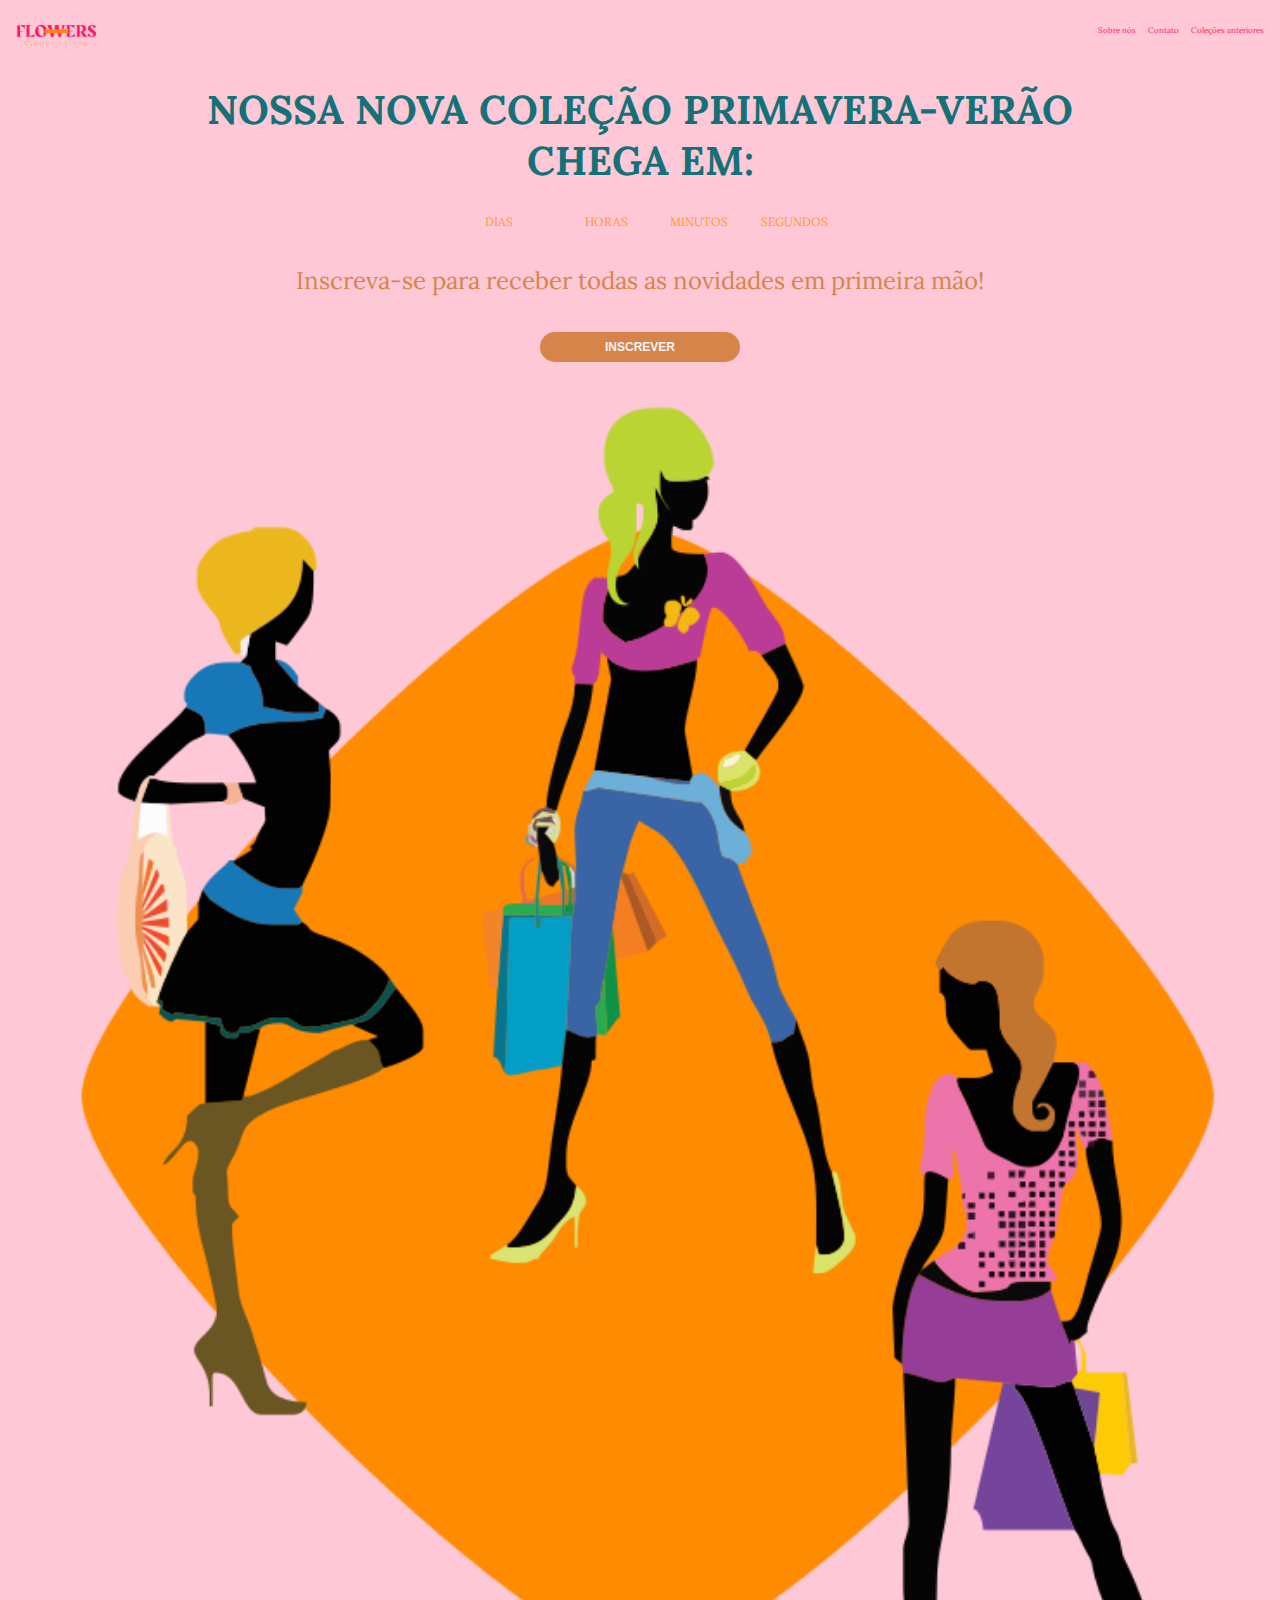
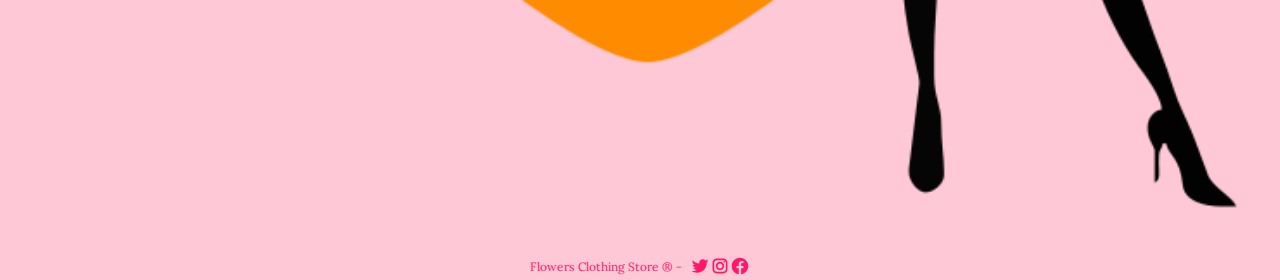
==== index.html @ ca93f5be "finalização de estilo e teste" ====
<!DOCTYPE html>
<html lang="pt-br">
<head>
    <meta charset="UTF-8">
    <meta http-equiv="X-UA-Compatible" content="IE=edge">
    <meta name="viewport" content="width=device-width, initial-scale=1.0">
    <title>Nova Coleção | Contagem Regressiva</title>

    <!-- CSS -->
    <link rel="stylesheet" href="assets/style/style.css">
</head> 
<body>
    <header>
        <img src="assets/img/logo-removebg-preview.png" alt="flowers-logo">
        <div>
            <a href="#">Sobre nós</a>
            <a href="#">Contato</a>
            <a href="#">Coleções anteriores</a>
        </div>
    </header>
    <main>
        <div class="container">
                <h1>Nossa nova coleção Primavera-Verão chega em:</h2>
                <div class="timer-container">
                    <div class="timer days-timer">
                        <span id="days"></span>
                        <p>DIAS</p>
                    </div>
                    <div class="timer">
                        <span id="hours"></span>
                        <p>HORAS</p>
                    </div>
                    <div class="timer">
                        <span id="minutes"></span>
                        <p>MINUTOS</p>
                    </div>
                    <div class="timer">
                        <span id="seconds"></span>
                        <p>SEGUNDOS</p>
                    </div>  
                </div>
                <p>Inscreva-se para receber todas as novidades em primeira mão!</p>
                <button id="btn">Inscrever</button>
        </div>
        <img src="assets/img/img-orange-bckg.png" alt="imagem">
    </main>
    <footer>
            <p>Flowers Clothing Store &#174; - </p>
                <a href="http://www.twitter.com"><img src="assets/img/twitter-logo.svg" alt="twitter-logo"></a>
                <a href="http://www.instagram.com"><img src="assets/img/instagram-logo.svg" alt="instagram-logo"></a>
                <a href="http://www.facebook.com"><img src="assets/img/facebook-logo.svg" alt="facebook-logo"></a>
    </footer>
        <div id="fade" class="hide"></div>
        <div id="modal" class="hide">
            <form action="" id="form">
                <div>
                    <label for="name">Nome: </label>
                    <input type="text" name="name" id="name">
                </div>
                
                <div>
                    <label for="email">E-mail: </label>
                    <input type="text" name="email" id="email" class="">
                    <span id="email-error"></span>
                </div>
                
                <input type="submit" value="ENVIAR" id="submitBtn">
            </form>
            <!-- <div class="modal-content">
                <p>Inscrição recebida com sucesso!</p>
                <img src="assets/img/beam-flower-background.png" alt="">
                <p>Em breve você receberá todas as nossas novidades!</p>
            </div> -->
        </div>

    <!-- Script -->
    <script src="assets/js/index.js" type="module"></script>
</body>
</html>
---- assets/style/style.css ----
@import url("https://fonts.googleapis.com/css2?family=Lora:ital,wght@1,600&display=swap");
* {
  margin: 0;
  padding: 0;
  box-sizing: border-box;
}
* a {
  text-decoration: none;
}

body {
  background-color: #ffc8d6;
  font-family: "Lora", serif;
}

header {
  display: flex;
  align-items: center;
  justify-content: space-between;
  padding: 0 1rem;
  height: 60px;
}
header img {
  width: 80px;
}
header div {
  display: flex;
  gap: 0.75rem;
}
header div a {
  font-size: 0.5rem;
  color: #ff1768;
}

main {
  display: flex;
  flex-direction: column;
  align-items: center;
  justify-content: center;
  padding: 0 1rem;
}
main img {
  display: block;
  margin: 1rem;
  width: 100%;
}

.container {
  display: flex;
  flex-direction: column;
  align-items: center;
  justify-content: center;
  margin-top: 1.5rem;
  text-align: center;
  gap: 1.5rem;
}
.container h1 {
  font-size: 1.5rem;
  text-transform: uppercase;
  color: #147177;
}
.container p {
  color: #d68449;
}
.container button {
  cursor: pointer;
  border: none;
  background-color: #d68449;
  color: #f5f5f5;
  width: 150px;
  padding: 0.5rem 1rem;
  border-radius: 1rem;
  text-transform: uppercase;
  font-size: 0.65rem;
  font-weight: 800;
}

.timer-container {
  display: flex;
  gap: 0.5rem;
  color: #ff8b00;
}

.timer {
  display: flex;
  flex-direction: column;
  align-items: center;
  justify-content: center;
  border-radius: 1rem;
}
.timer.days-timer {
  margin-right: 1rem;
}
.timer span {
  font-size: 3rem;
  width: 60px;
}
.timer p {
  margin-top: -0.5rem;
  font-size: 0.5rem;
  opacity: 0.8;
  color: #ff8b00;
}

footer {
  display: flex;
  align-items: center;
  justify-content: center;
  margin-bottom: 0.25rem;
}
footer p {
  margin-right: 0.5rem;
  font-size: 0.75rem;
  color: #ff1768;
}
footer img {
  display: block;
  width: 20px;
}

@media (min-width: 540px) {
  .container h1 {
    font-size: 1.75rem;
  }
  .container p {
    font-size: 1.125rem;
  }
  .container button {
    font-size: 0.675rem;
  }
  .timer span {
    font-size: 3.25rem;
  }
  .timer p {
    font-size: 0.55rem;
  }
}
@media (min-width: 1000px) {
  .container {
    gap: 1.75rem;
    width: 75vw;
  }
  .container h1 {
    font-size: 2rem;
  }
  .container p {
    font-size: 1.25rem;
  }
  .container button {
    font-size: 0.675rem;
  }
  .timer span {
    font-size: 3.5rem;
  }
  .timer.days-timer {
    margin-right: 1.25rem;
  }
  .timer p {
    font-size: 0.55rem;
  }
  .timer-container {
    gap: 1rem;
  }
}
@media (min-width: 1200px) {
  .container {
    gap: 2.25rem;
  }
  .container h1 {
    font-size: 2.5rem;
  }
  .container p {
    font-size: 1.5rem;
  }
  .container button {
    font-size: 0.75rem;
    width: 200px;
  }
  .timer span {
    font-size: 4.5rem;
  }
  .timer.days-timer {
    margin-right: 2rem;
  }
  .timer.days-timer p {
    margin-left: 2rem;
  }
  .timer p {
    font-size: 0.75rem;
  }
  .timer-container {
    gap: 2rem;
  }
}
#fade {
  position: fixed;
  top: 0;
  left: 0;
  width: 100%;
  height: 100%;
  z-index: 5;
  background-color: rgba(176, 136, 167, 0.6392156863);
}

#modal {
  position: fixed;
  top: 50%;
  left: 50%;
  width: 300px;
  height: 200px;
  z-index: 10;
  background-color: #ffc8d6;
  transform: translate(-50%, -50%);
  max-width: 80%;
  border-radius: 0.5rem;
  color: #ff1768;
  filter: drop-shadow(1px 1px 9px black);
}
#modal form {
  display: flex;
  flex-direction: column;
  margin: 0.5rem;
  padding: 1rem 0.5rem;
  gap: 1rem;
}
#modal form input[type=text] {
  outline: 0;
  border: none;
  width: 100%;
  padding: 0.25rem;
  margin-top: 0.25rem;
}
#modal input[type=submit] {
  cursor: pointer;
  border: none;
  background-color: transparent;
  color: #ff1768;
  font-weight: 600;
  font-size: 0.75rem;
  margin-top: 0.5rem;
}

#fade, #modal {
  transition: 0.5s;
  opacity: 1;
  pointer-events: all;
}

#fade.hide, #modal.hide {
  opacity: 0;
  pointer-events: none;
}

#modal.hide {
  top: 0;
}

.error {
  border: 1px solid red;
}

#email-error {
  font-size: small;
  color: #ff0000;
}

.modal-content {
  display: flex;
  flex-direction: column;
  align-items: center;
  justify-content: center;
  text-align: center;
  gap: 1rem;
  padding: 1.25rem;
}
.modal-content img {
  align-self: center;
  width: 100px;
}

/*# sourceMappingURL=style.css.map */
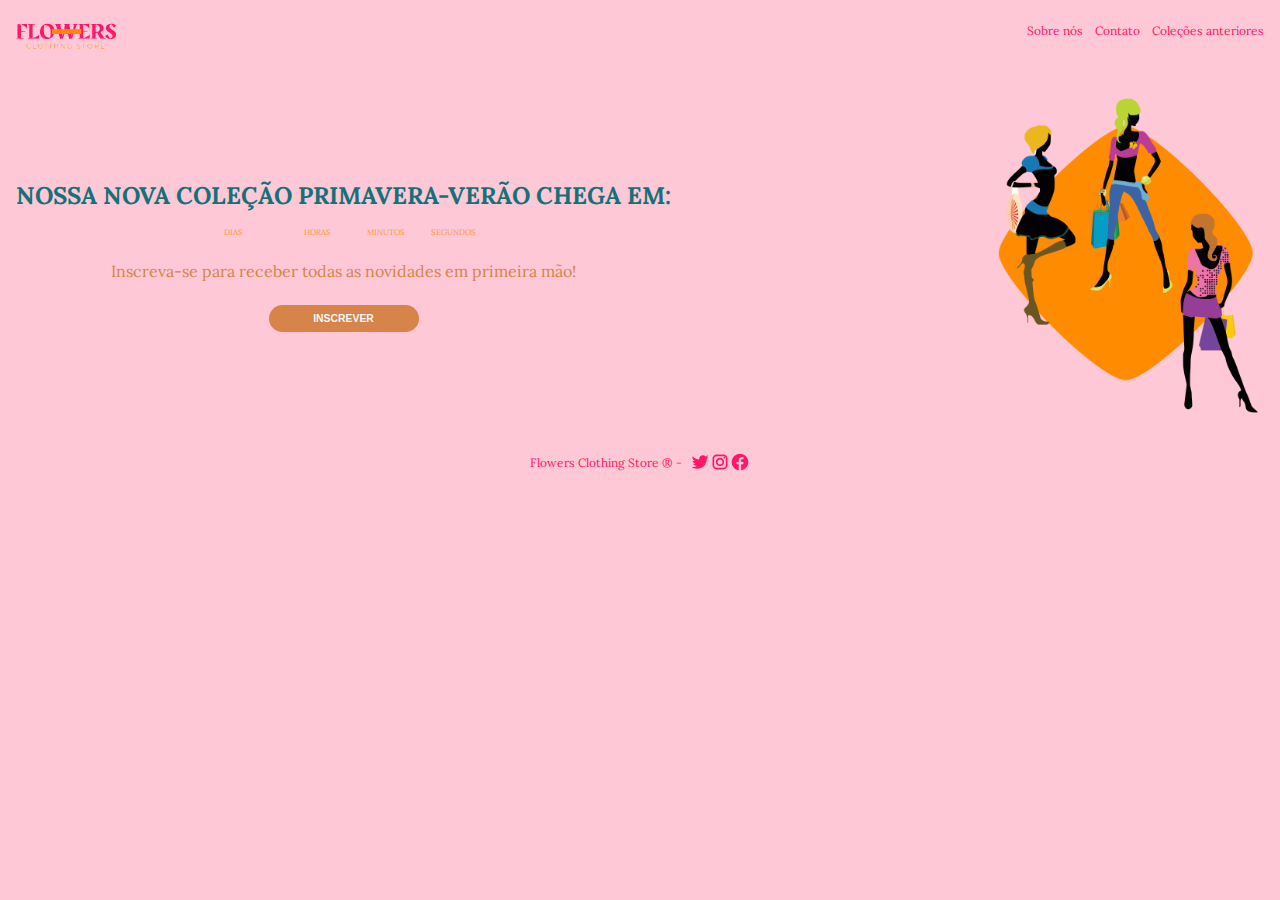
==== commit 94d0abc0: "teste responsividade" ====
--- a/index.html
+++ b/index.html
@@ -11,15 +11,18 @@
 </head> 
 <body>
     <header>
-        <img src="assets/img/logo-removebg-preview.png" alt="flowers-logo">
-        <div>
-            <a href="#">Sobre nós</a>
-            <a href="#">Contato</a>
-            <a href="#">Coleções anteriores</a>
+        <div class="header-container container">
+            <img src="assets/img/logo-removebg-preview.png" alt="flowers-logo">
+            <div>
+                <a href="#">Sobre nós</a>
+                <a href="#">Contato</a>
+                <a href="#">Coleções anteriores</a>
+            </div>
         </div>
     </header>
     <main>
-        <div class="container">
+        <div class="main-container container">
+            <div class="text-container">
                 <h1>Nossa nova coleção Primavera-Verão chega em:</h2>
                 <div class="timer-container">
                     <div class="timer days-timer">
@@ -41,8 +44,10 @@
                 </div>
                 <p>Inscreva-se para receber todas as novidades em primeira mão!</p>
                 <button id="btn">Inscrever</button>
+            </div>
+            <img src="assets/img/img-orange-bckg.png" alt="imagem">
         </div>
-        <img src="assets/img/img-orange-bckg.png" alt="imagem">
+        
     </main>
     <footer>
             <p>Flowers Clothing Store &#174; - </p>
--- a/assets/style/style.css
+++ b/assets/style/style.css
@@ -13,56 +13,58 @@
   font-family: "Lora", serif;
 }
 
-header {
+.container {
+  margin: 0 auto;
+  padding: 1rem;
+}
+
+.header-container {
   display: flex;
   align-items: center;
   justify-content: space-between;
-  padding: 0 1rem;
   height: 60px;
 }
-header img {
+.header-container img {
   width: 80px;
 }
-header div {
+.header-container div {
   display: flex;
   gap: 0.75rem;
 }
-header div a {
+.header-container div a {
   font-size: 0.5rem;
   color: #ff1768;
 }
 
-main {
-  display: flex;
-  flex-direction: column;
-  align-items: center;
-  justify-content: center;
-  padding: 0 1rem;
-}
-main img {
+.main-container {
+  display: flex;
+  flex-direction: column;
+  align-items: center;
+  justify-content: center;
+  margin: 1rem 0;
+}
+.main-container img {
   display: block;
-  margin: 1rem;
-  width: 100%;
-}
-
-.container {
-  display: flex;
-  flex-direction: column;
-  align-items: center;
-  justify-content: center;
-  margin-top: 1.5rem;
+  width: 280px;
+}
+
+.text-container {
+  display: flex;
+  flex-direction: column;
+  align-items: center;
+  justify-content: center;
   text-align: center;
   gap: 1.5rem;
 }
-.container h1 {
+.text-container h1 {
   font-size: 1.5rem;
   text-transform: uppercase;
   color: #147177;
 }
-.container p {
+.text-container p {
   color: #d68449;
 }
-.container button {
+.text-container button {
   cursor: pointer;
   border: none;
   background-color: #d68449;
@@ -106,7 +108,7 @@
   display: flex;
   align-items: center;
   justify-content: center;
-  margin-bottom: 0.25rem;
+  margin: 0 0.5rem;
 }
 footer p {
   margin-right: 0.5rem;
@@ -118,78 +120,22 @@
   width: 20px;
 }
 
-@media (min-width: 540px) {
-  .container h1 {
-    font-size: 1.75rem;
-  }
-  .container p {
-    font-size: 1.125rem;
-  }
-  .container button {
-    font-size: 0.675rem;
+@media (min-width: 631px) {
+  .header-container img {
+    width: 100px;
+  }
+  .header-container div a {
+    font-size: 0.75rem;
+  }
+  .main-container {
+    flex-direction: row;
+    justify-content: space-between;
+  }
+  .text-container h1 {
+    font-size: 1.5rem;
   }
   .timer span {
-    font-size: 3.25rem;
-  }
-  .timer p {
-    font-size: 0.55rem;
-  }
-}
-@media (min-width: 1000px) {
-  .container {
-    gap: 1.75rem;
-    width: 75vw;
-  }
-  .container h1 {
-    font-size: 2rem;
-  }
-  .container p {
-    font-size: 1.25rem;
-  }
-  .container button {
-    font-size: 0.675rem;
-  }
-  .timer span {
-    font-size: 3.5rem;
-  }
-  .timer.days-timer {
-    margin-right: 1.25rem;
-  }
-  .timer p {
-    font-size: 0.55rem;
-  }
-  .timer-container {
-    gap: 1rem;
-  }
-}
-@media (min-width: 1200px) {
-  .container {
-    gap: 2.25rem;
-  }
-  .container h1 {
-    font-size: 2.5rem;
-  }
-  .container p {
-    font-size: 1.5rem;
-  }
-  .container button {
-    font-size: 0.75rem;
-    width: 200px;
-  }
-  .timer span {
-    font-size: 4.5rem;
-  }
-  .timer.days-timer {
-    margin-right: 2rem;
-  }
-  .timer.days-timer p {
-    margin-left: 2rem;
-  }
-  .timer p {
-    font-size: 0.75rem;
-  }
-  .timer-container {
-    gap: 2rem;
+    font-size: 3rem;
   }
 }
 #fade {
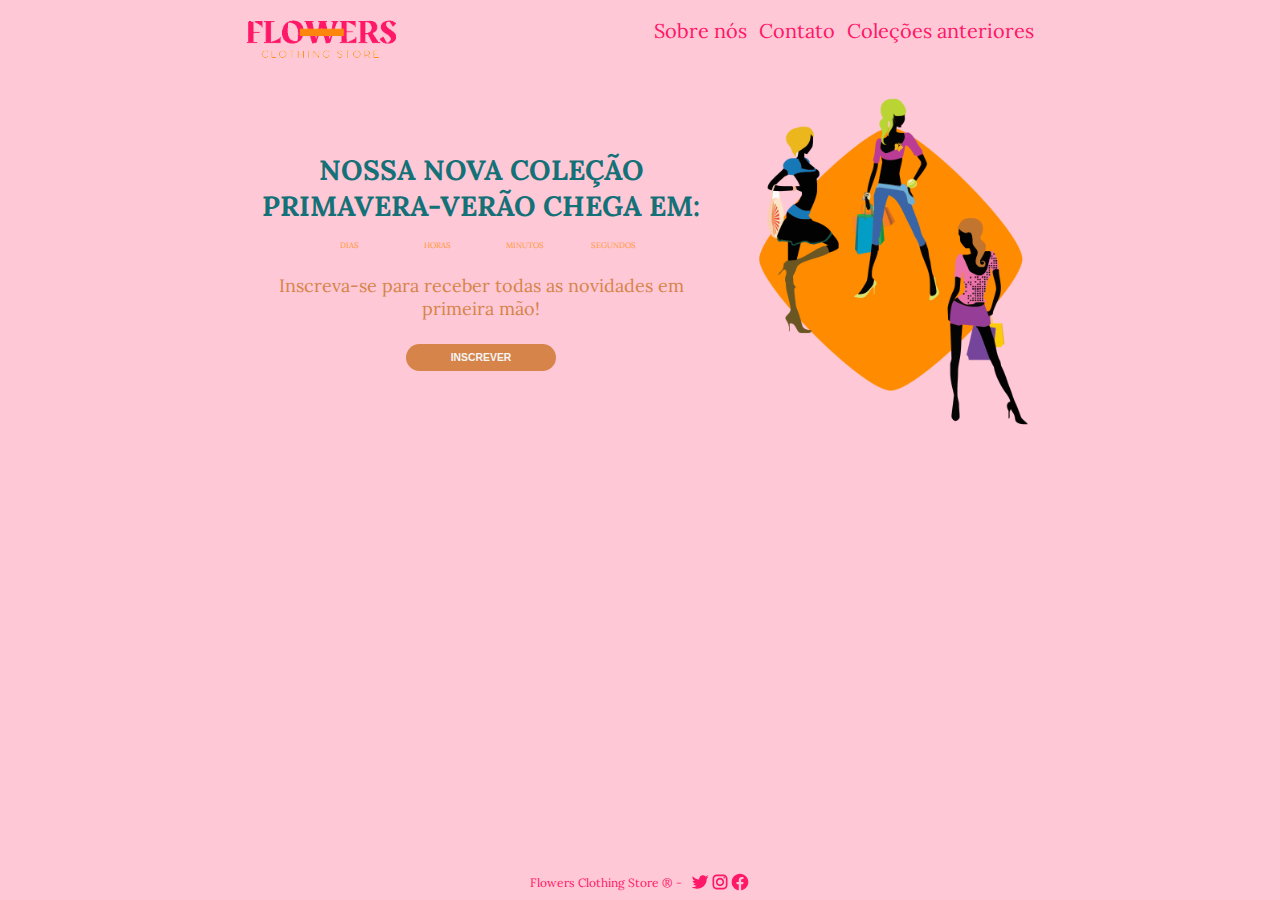
==== commit 7fb5af7b: "testes de responsividade" ====
--- a/index.html
+++ b/index.html
@@ -23,7 +23,7 @@
     <main>
         <div class="main-container container">
             <div class="text-container">
-                <h1>Nossa nova coleção Primavera-Verão chega em:</h2>
+                <h1>Nossa nova coleção <br>Primavera-Verão chega em:</h2>
                 <div class="timer-container">
                     <div class="timer days-timer">
                         <span id="days"></span>
--- a/assets/style/style.css
+++ b/assets/style/style.css
@@ -22,6 +22,7 @@
   display: flex;
   align-items: center;
   justify-content: space-between;
+  width: 100%;
   height: 60px;
 }
 .header-container img {
@@ -41,7 +42,8 @@
   flex-direction: column;
   align-items: center;
   justify-content: center;
-  margin: 1rem 0;
+  gap: 1.75rem;
+  margin: 1rem auto;
 }
 .main-container img {
   display: block;
@@ -80,6 +82,7 @@
 .timer-container {
   display: flex;
   gap: 0.5rem;
+  margin: 1rem 0 1.5rem;
   color: #ff8b00;
 }
 
@@ -105,10 +108,13 @@
 }
 
 footer {
-  display: flex;
-  align-items: center;
-  justify-content: center;
-  margin: 0 0.5rem;
+  position: absolute;
+  bottom: 0;
+  width: 100%;
+  margin: 1rem 0 0.5rem;
+  display: flex;
+  align-items: center;
+  justify-content: center;
 }
 footer p {
   margin-right: 0.5rem;
@@ -120,22 +126,89 @@
   width: 20px;
 }
 
+@media (min-width: 350px) {
+  .header-container div a {
+    font-size: 0.75rem;
+  }
+}
+@media (min-width: 400px) {
+  .main-container img {
+    width: 300px;
+  }
+  .header-container img {
+    width: 100px;
+  }
+  .header-container div a {
+    font-size: 0.825rem;
+  }
+  .text-container h1 {
+    font-size: 1.75rem;
+  }
+  .text-container p {
+    font-size: 1.125rem;
+  }
+  .timer.days-timer {
+    margin-right: 0;
+  }
+  .timer span {
+    font-size: 3.5rem;
+    width: 80px;
+  }
+  .timer p {
+    font-size: 0.75rem;
+  }
+}
 @media (min-width: 631px) {
   .header-container img {
-    width: 100px;
+    width: 120px;
   }
   .header-container div a {
-    font-size: 0.75rem;
+    font-size: 1rem;
   }
   .main-container {
     flex-direction: row;
     justify-content: space-between;
   }
+  .main-container img {
+    width: 280px;
+  }
   .text-container h1 {
     font-size: 1.5rem;
   }
+  .timer-container {
+    margin: 0;
+  }
   .timer span {
     font-size: 3rem;
+  }
+  .timer p {
+    font-size: 0.5rem;
+  }
+}
+@media (min-width: 820px) {
+  .header-container img {
+    width: 150px;
+  }
+  .header-container div a {
+    font-size: 1.25rem;
+  }
+  .header-container.container {
+    width: 820px;
+  }
+  .main-container img {
+    width: 290px;
+  }
+  .main-container.container {
+    width: 820px;
+  }
+  .text-container h1 {
+    font-size: 1.75rem;
+  }
+  .timer-container {
+    margin: 0;
+  }
+  .timer span {
+    font-size: 3.5rem;
   }
 }
 #fade {
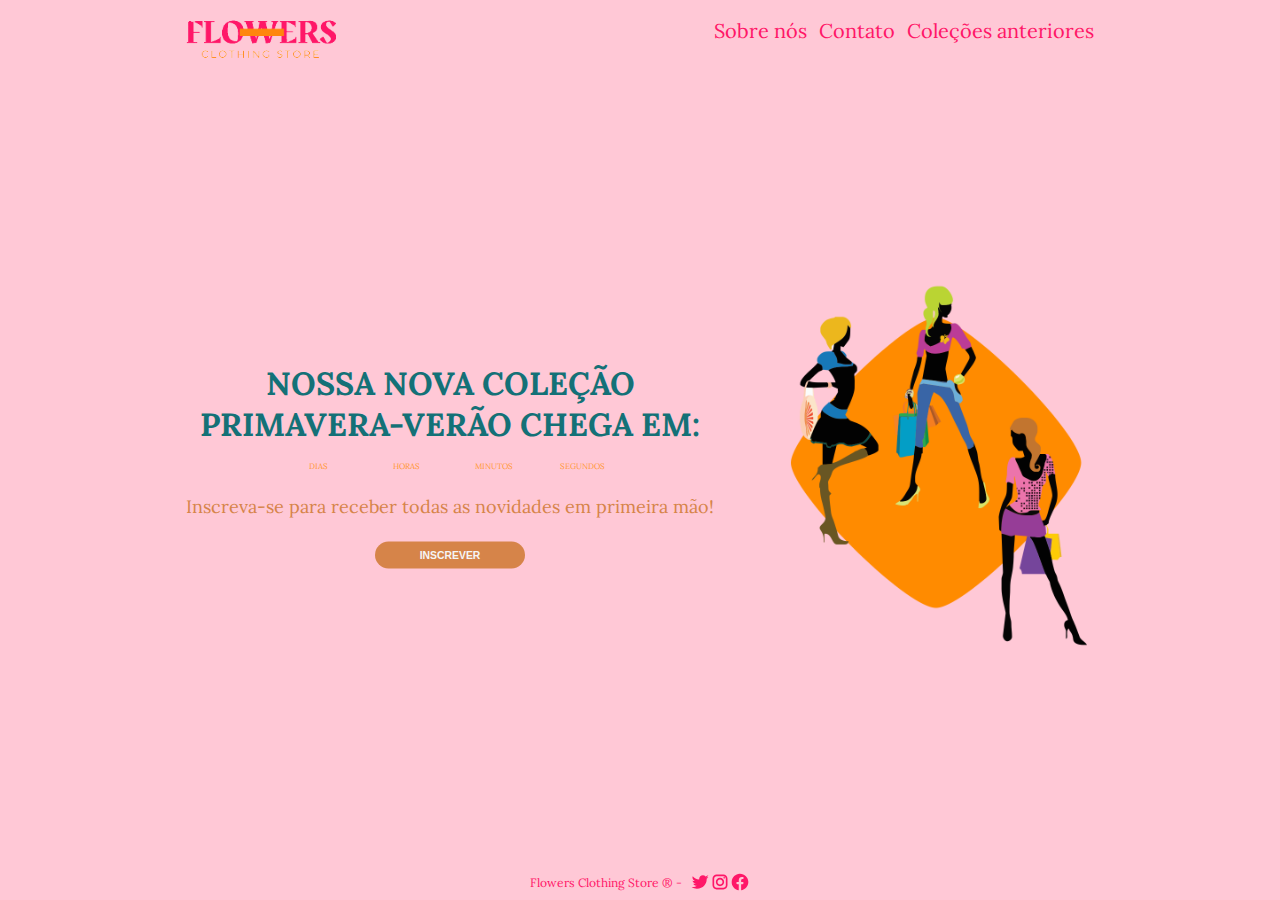
==== commit a54c8a65: "teste position" ====
--- a/index.html
+++ b/index.html
@@ -51,9 +51,9 @@
     </main>
     <footer>
             <p>Flowers Clothing Store &#174; - </p>
-                <a href="http://www.twitter.com"><img src="assets/img/twitter-logo.svg" alt="twitter-logo"></a>
-                <a href="http://www.instagram.com"><img src="assets/img/instagram-logo.svg" alt="instagram-logo"></a>
-                <a href="http://www.facebook.com"><img src="assets/img/facebook-logo.svg" alt="facebook-logo"></a>
+                <a href="http://www.twitter.com" target="_blank"><img src="assets/img/twitter-logo.svg" alt="twitter-logo"></a>
+                <a href="http://www.instagram.com" target="_blank"><img src="assets/img/instagram-logo.svg" alt="instagram-logo"></a>
+                <a href="http://www.facebook.com" target="_blank"><img src="assets/img/facebook-logo.svg" alt="facebook-logo"></a>
     </footer>
         <div id="fade" class="hide"></div>
         <div id="modal" class="hide">
--- a/assets/style/style.css
+++ b/assets/style/style.css
@@ -38,6 +38,10 @@
 }
 
 .main-container {
+  position: absolute;
+  top: 50%;
+  left: 50%;
+  transform: translate(-50%, -50%);
   display: flex;
   flex-direction: column;
   align-items: center;
@@ -203,6 +207,26 @@
   }
   .text-container h1 {
     font-size: 1.75rem;
+  }
+  .timer-container {
+    margin: 0;
+  }
+  .timer span {
+    font-size: 3.5rem;
+  }
+}
+@media (min-width: 1000px) {
+  .header-container.container {
+    width: 940px;
+  }
+  .main-container img {
+    width: 320px;
+  }
+  .main-container.container {
+    width: 940px;
+  }
+  .text-container h1 {
+    font-size: 2rem;
   }
   .timer-container {
     margin: 0;
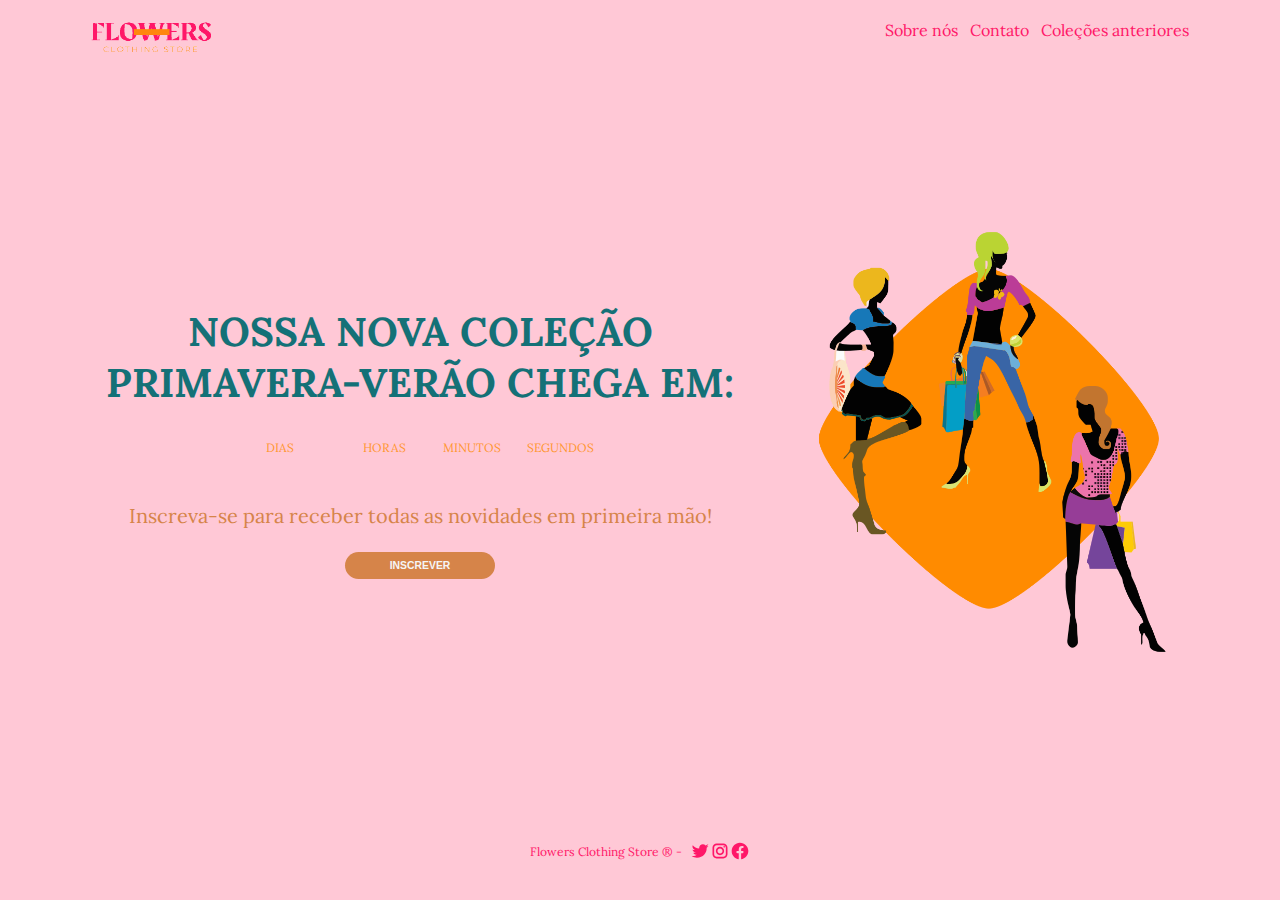
==== commit 6d248f72: "responsividade" ====
--- a/index.html
+++ b/index.html
@@ -21,7 +21,7 @@
         </div>
     </header>
     <main>
-        <div class="main-container container">
+        <section class="main-section container">
             <div class="text-container">
                 <h1>Nossa nova coleção <br>Primavera-Verão chega em:</h2>
                 <div class="timer-container">
@@ -46,7 +46,7 @@
                 <button id="btn">Inscrever</button>
             </div>
             <img src="assets/img/img-orange-bckg.png" alt="imagem">
-        </div>
+        </section>
         
     </main>
     <footer>
--- a/assets/style/style.css
+++ b/assets/style/style.css
@@ -37,19 +37,15 @@
   color: #ff1768;
 }
 
-.main-container {
-  position: absolute;
-  top: 50%;
-  left: 50%;
-  transform: translate(-50%, -50%);
+.main-section {
+  width: 100vw;
   display: flex;
   flex-direction: column;
   align-items: center;
   justify-content: center;
   gap: 1.75rem;
-  margin: 1rem auto;
-}
-.main-container img {
+}
+.main-section img {
   display: block;
   width: 280px;
 }
@@ -113,7 +109,7 @@
 
 footer {
   position: absolute;
-  bottom: 0;
+  bottom: 1;
   width: 100%;
   margin: 1rem 0 0.5rem;
   display: flex;
@@ -136,7 +132,7 @@
   }
 }
 @media (min-width: 400px) {
-  .main-container img {
+  .main-section img {
     width: 300px;
   }
   .header-container img {
@@ -169,18 +165,16 @@
   .header-container div a {
     font-size: 1rem;
   }
-  .main-container {
+  .main-section {
+    height: 85vh;
     flex-direction: row;
     justify-content: space-between;
   }
-  .main-container img {
+  .main-section img {
     width: 280px;
   }
   .text-container h1 {
     font-size: 1.5rem;
-  }
-  .timer-container {
-    margin: 0;
   }
   .timer span {
     font-size: 3rem;
@@ -190,26 +184,17 @@
   }
 }
 @media (min-width: 820px) {
-  .header-container img {
-    width: 150px;
-  }
-  .header-container div a {
-    font-size: 1.25rem;
-  }
   .header-container.container {
     width: 820px;
   }
-  .main-container img {
+  .main-section img {
     width: 290px;
   }
-  .main-container.container {
+  .main-section.container {
     width: 820px;
   }
   .text-container h1 {
     font-size: 1.75rem;
-  }
-  .timer-container {
-    margin: 0;
   }
   .timer span {
     font-size: 3.5rem;
@@ -219,20 +204,43 @@
   .header-container.container {
     width: 940px;
   }
-  .main-container img {
+  .main-section img {
     width: 320px;
   }
-  .main-container.container {
+  .main-section.container {
     width: 940px;
   }
   .text-container h1 {
     font-size: 2rem;
   }
-  .timer-container {
-    margin: 0;
-  }
   .timer span {
     font-size: 3.5rem;
+  }
+}
+@media (min-width: 1150px) {
+  .header-container.container {
+    width: 1130px;
+  }
+  .main-section img {
+    width: 375px;
+  }
+  .main-section.container {
+    width: 1100px;
+  }
+  .text-container h1 {
+    font-size: 2.5rem;
+  }
+  .text-container p {
+    font-size: 1.25rem;
+  }
+  .timer.days-timer {
+    margin-right: 1rem;
+  }
+  .timer span {
+    font-size: 4rem;
+  }
+  .timer p {
+    font-size: 0.75rem;
   }
 }
 #fade {
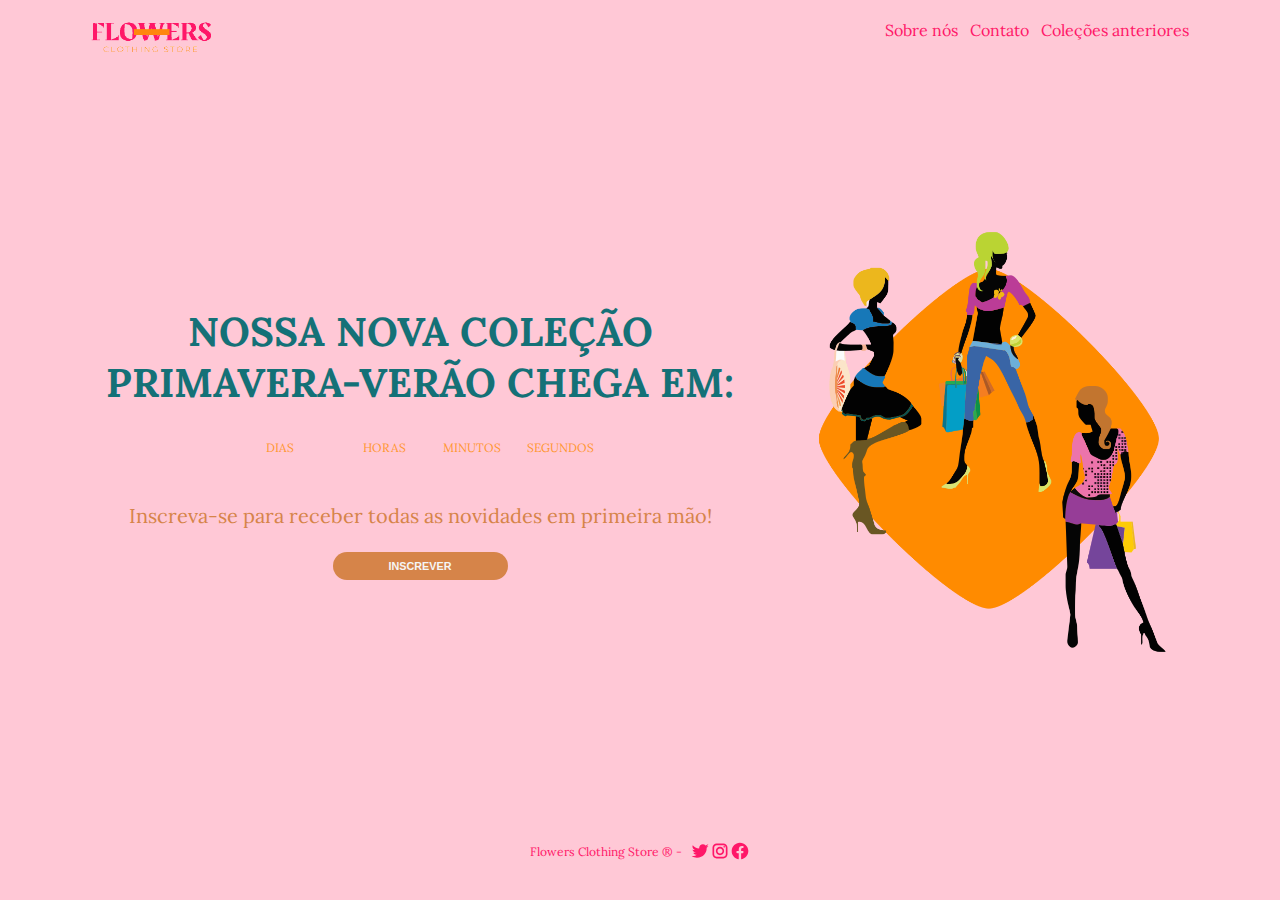
==== commit 67cd4f3f: "correção de estilo e responsividade page e modal" ====
--- a/index.html
+++ b/index.html
@@ -57,6 +57,9 @@
     </footer>
         <div id="fade" class="hide"></div>
         <div id="modal" class="hide">
+            <div>
+                <img src="assets/img/logo-removebg-preview.png" alt="flowers-logo">
+            </div>
             <form action="" id="form">
                 <div>
                     <label for="name">Nome: </label>
--- a/assets/style/style.css
+++ b/assets/style/style.css
@@ -36,9 +36,11 @@
   font-size: 0.5rem;
   color: #ff1768;
 }
+.header-container div a:hover {
+  text-decoration: underline;
+}
 
 .main-section {
-  width: 100vw;
   display: flex;
   flex-direction: column;
   align-items: center;
@@ -78,6 +80,10 @@
   font-size: 0.65rem;
   font-weight: 800;
 }
+.text-container button:hover {
+  scale: 1.1;
+  opacity: 0.8;
+}
 
 .timer-container {
   display: flex;
@@ -108,8 +114,6 @@
 }
 
 footer {
-  position: absolute;
-  bottom: 1;
   width: 100%;
   margin: 1rem 0 0.5rem;
   display: flex;
@@ -167,11 +171,12 @@
   }
   .main-section {
     height: 85vh;
+    margin: 1rem auto;
     flex-direction: row;
     justify-content: space-between;
   }
   .main-section img {
-    width: 280px;
+    width: 270px;
   }
   .text-container h1 {
     font-size: 1.5rem;
@@ -204,6 +209,9 @@
   .header-container.container {
     width: 940px;
   }
+  .main-section {
+    margin: 0 auto;
+  }
   .main-section img {
     width: 320px;
   }
@@ -212,6 +220,10 @@
   }
   .text-container h1 {
     font-size: 2rem;
+  }
+  .text-container button {
+    width: 175px;
+    font-size: 0.675rem;
   }
   .timer span {
     font-size: 3.5rem;
@@ -258,7 +270,7 @@
   top: 50%;
   left: 50%;
   width: 300px;
-  height: 200px;
+  height: 350px;
   z-index: 10;
   background-color: #ffc8d6;
   transform: translate(-50%, -50%);
@@ -267,6 +279,14 @@
   color: #ff1768;
   filter: drop-shadow(1px 1px 9px black);
 }
+#modal div {
+  border-bottom: solid 1px #f5f5f5;
+}
+#modal div img {
+  width: 100px;
+  display: block;
+  margin: 0 auto;
+}
 #modal form {
   display: flex;
   flex-direction: column;
@@ -278,8 +298,11 @@
   outline: 0;
   border: none;
   width: 100%;
-  padding: 0.25rem;
+  padding: 0.5rem 0.25rem;
   margin-top: 0.25rem;
+}
+#modal form div {
+  border-bottom: none;
 }
 #modal input[type=submit] {
   cursor: pointer;
@@ -288,7 +311,7 @@
   color: #ff1768;
   font-weight: 600;
   font-size: 0.75rem;
-  margin-top: 0.5rem;
+  margin-top: 1rem;
 }
 
 #fade, #modal {
@@ -323,6 +346,7 @@
   text-align: center;
   gap: 1rem;
   padding: 1.25rem;
+  border-bottom: none;
 }
 .modal-content img {
   align-self: center;
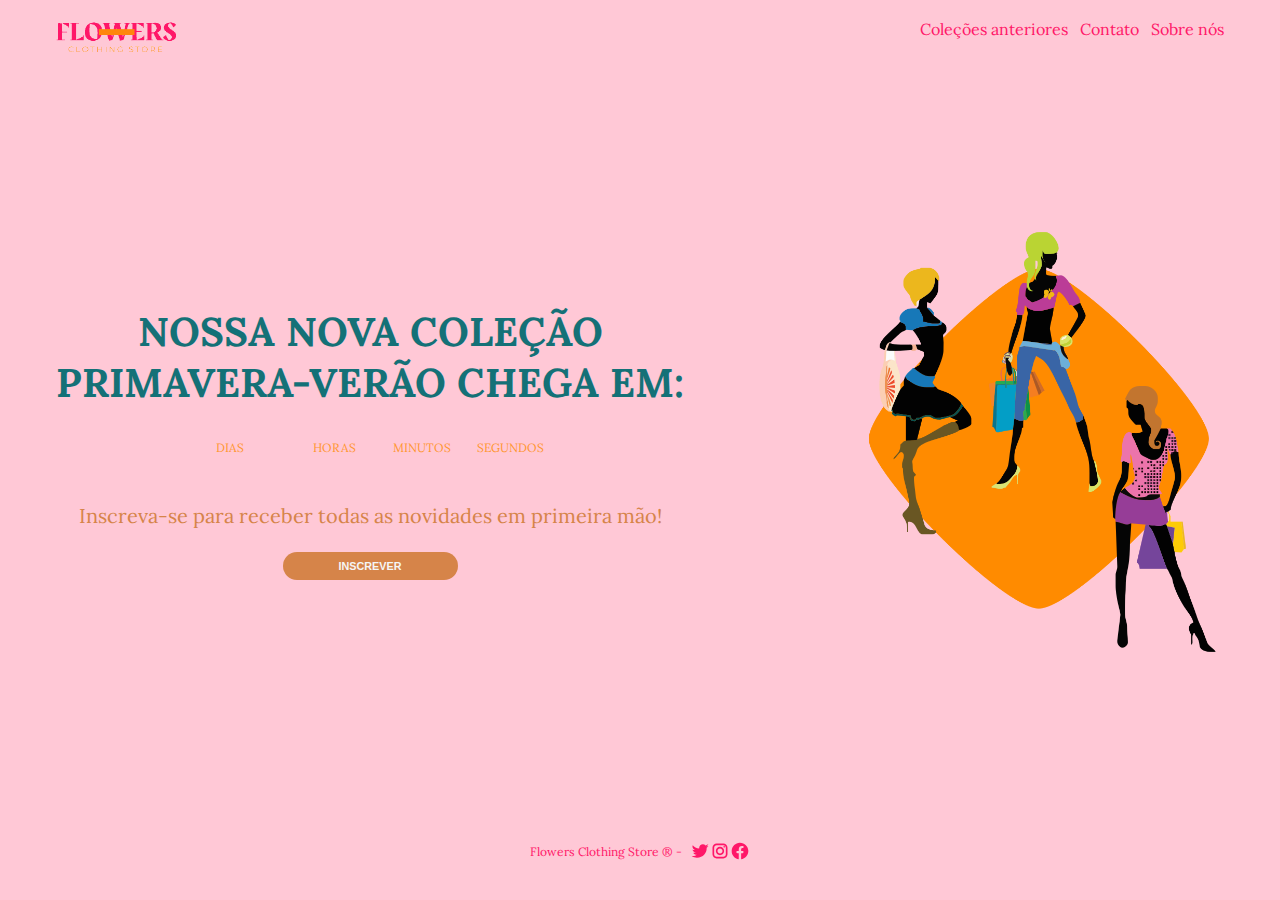
==== commit eb25eea9: "finalizando estilo e organização" ====
--- a/index.html
+++ b/index.html
@@ -4,7 +4,8 @@
     <meta charset="UTF-8">
     <meta http-equiv="X-UA-Compatible" content="IE=edge">
     <meta name="viewport" content="width=device-width, initial-scale=1.0">
-    <title>Nova Coleção | Contagem Regressiva</title>
+    <link rel="shortcut icon" href="assets/img/favicon-32x32.png" type="image/x-icon">
+    <title>Flowers Clothing Stotre - Coleção Primavera-Verão</title>
 
     <!-- CSS -->
     <link rel="stylesheet" href="assets/style/style.css">
@@ -14,9 +15,9 @@
         <div class="header-container container">
             <img src="assets/img/logo-removebg-preview.png" alt="flowers-logo">
             <div>
+                <a href="#">Coleções anteriores</a>
+                <a href="#">Contato</a>
                 <a href="#">Sobre nós</a>
-                <a href="#">Contato</a>
-                <a href="#">Coleções anteriores</a>
             </div>
         </div>
     </header>
@@ -57,7 +58,7 @@
     </footer>
         <div id="fade" class="hide"></div>
         <div id="modal" class="hide">
-            <div>
+            <div class="border">
                 <img src="assets/img/logo-removebg-preview.png" alt="flowers-logo">
             </div>
             <form action="" id="form">
@@ -74,11 +75,6 @@
                 
                 <input type="submit" value="ENVIAR" id="submitBtn">
             </form>
-            <!-- <div class="modal-content">
-                <p>Inscrição recebida com sucesso!</p>
-                <img src="assets/img/beam-flower-background.png" alt="">
-                <p>Em breve você receberá todas as nossas novidades!</p>
-            </div> -->
         </div>
 
     <!-- Script -->
--- a/assets/style/style.css
+++ b/assets/style/style.css
@@ -26,6 +26,7 @@
   height: 60px;
 }
 .header-container img {
+  display: block;
   width: 80px;
 }
 .header-container div {
@@ -35,9 +36,11 @@
 .header-container div a {
   font-size: 0.5rem;
   color: #ff1768;
+  border-bottom: 2px solid transparent;
 }
 .header-container div a:hover {
-  text-decoration: underline;
+  border-bottom: 2px solid #ff1768;
+  transition: 0.4s;
 }
 
 .main-section {
@@ -81,8 +84,8 @@
   font-weight: 800;
 }
 .text-container button:hover {
-  scale: 1.1;
   opacity: 0.8;
+  transition: 0.4s;
 }
 
 .timer-container {
@@ -115,7 +118,7 @@
 
 footer {
   width: 100%;
-  margin: 1rem 0 0.5rem;
+  margin: 1rem 0 0.05rem;
   display: flex;
   align-items: center;
   justify-content: center;
@@ -253,6 +256,14 @@
   }
   .timer p {
     font-size: 0.75rem;
+  }
+}
+@media (min-width: 1150px) {
+  .header-container.container {
+    width: 1200px;
+  }
+  .main-section.container {
+    width: 1200px;
   }
 }
 #fade {
@@ -277,14 +288,11 @@
   max-width: 80%;
   border-radius: 0.5rem;
   color: #ff1768;
-  filter: drop-shadow(1px 1px 9px black);
-}
-#modal div {
-  border-bottom: solid 1px #f5f5f5;
-}
-#modal div img {
+  filter: drop-shadow(1px 1px 9px #000000);
+}
+#modal img {
+  display: block;
   width: 100px;
-  display: block;
   margin: 0 auto;
 }
 #modal form {
@@ -296,10 +304,13 @@
 }
 #modal form input[type=text] {
   outline: 0;
-  border: none;
+  border: 1px solid transparent;
   width: 100%;
   padding: 0.5rem 0.25rem;
   margin-top: 0.25rem;
+}
+#modal form input[type=text].error {
+  border: 1px solid #c20b0b;
 }
 #modal form div {
   border-bottom: none;
@@ -314,6 +325,10 @@
   margin-top: 1rem;
 }
 
+.border {
+  border-bottom: solid 1px #f5f5f5;
+}
+
 #fade, #modal {
   transition: 0.5s;
   opacity: 1;
@@ -329,13 +344,9 @@
   top: 0;
 }
 
-.error {
-  border: 1px solid red;
-}
-
 #email-error {
   font-size: small;
-  color: #ff0000;
+  color: #c20b0b;
 }
 
 .modal-content {
@@ -344,7 +355,7 @@
   align-items: center;
   justify-content: center;
   text-align: center;
-  gap: 1rem;
+  gap: 1.5rem;
   padding: 1.25rem;
   border-bottom: none;
 }
@@ -353,4 +364,20 @@
   width: 100px;
 }
 
+@media (min-width: 1000px) {
+  #modal {
+    width: 350px;
+    height: 375px;
+  }
+  #modal input[type=submit] {
+    margin-top: 1.25rem;
+  }
+  .modal-content {
+    font-size: 1.1rem;
+  }
+  .modal-content img {
+    width: 115px;
+  }
+}
+
 /*# sourceMappingURL=style.css.map */
